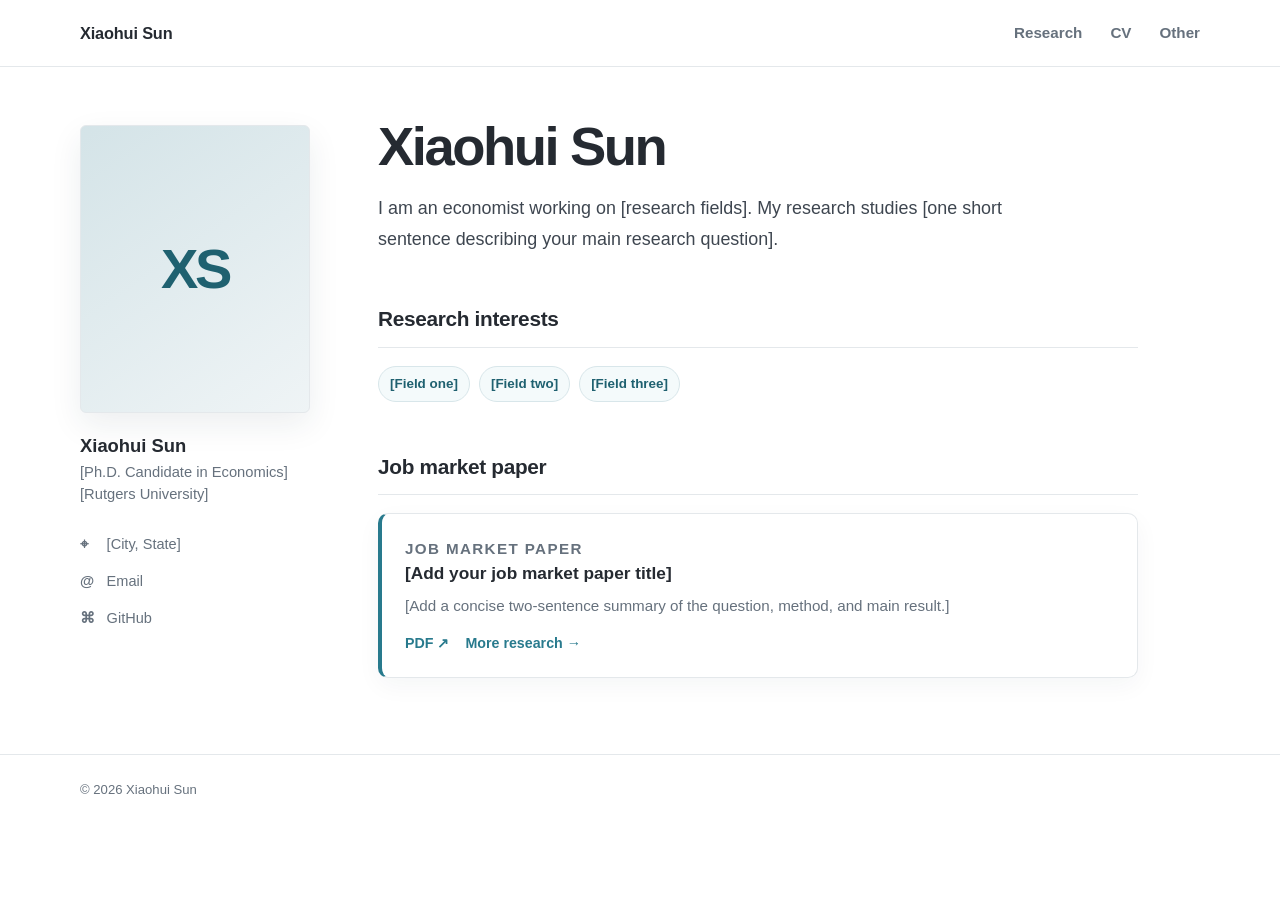
==== index.html @ 330891a7 "Add files via upload" ====
<!doctype html>
<html lang="en">
<head>
  <meta charset="utf-8">
  <meta name="viewport" content="width=device-width, initial-scale=1">
  <meta name="description" content="Academic website of Xiaohui Sun, economist.">
  <title>Xiaohui Sun | Economist</title>
  <link rel="stylesheet" href="styles.css">
</head>
<body>
  <header class="site-header">
    <div class="header-inner">
      <a class="brand" href="index.html">Xiaohui Sun</a>
      <nav class="nav" aria-label="Main navigation">
        <a href="research.html">Research</a>
        <a href="cv.html">CV</a>
        <a href="other.html">Other</a>
      </nav>
    </div>
  </header>

  <main class="page-shell">
    <aside class="profile" aria-label="Profile">
      <!-- Replace this div with: <div class="profile-photo"><img src="profile.jpg" alt="Xiaohui Sun"></div> -->
      <div class="profile-photo" aria-label="Photo placeholder">XS</div>
      <h2>Xiaohui Sun</h2>
      <p class="profile-role">[Ph.D. Candidate in Economics]<br>[Rutgers University]</p>
      <ul class="profile-links">
        <li><span><span class="icon">⌖</span>[City, State]</span></li>
        <li><a href="mailto:xiaohui.sun@rutgers.edu"><span class="icon">@</span>Email</a></li>
        <li><a href="https://github.com/xiaohuisun-econ"><span class="icon">⌘</span>GitHub</a></li>
      </ul>
    </aside>

    <article class="content">
      <h1>Xiaohui Sun</h1>
      <p class="lead">
        I am an economist working on [research fields]. My research studies
        [one short sentence describing your main research question].
      </p>

      <section class="section" aria-labelledby="interests-heading">
        <h2 id="interests-heading">Research interests</h2>
        <ul class="tags">
          <li class="tag">[Field one]</li>
          <li class="tag">[Field two]</li>
          <li class="tag">[Field three]</li>
        </ul>
      </section>

      <section class="section" aria-labelledby="jmp-heading">
        <h2 id="jmp-heading">Job market paper</h2>
        <div class="paper featured">
          <p class="eyebrow">Job market paper</p>
          <h3>[Add your job market paper title]</h3>
          <p>[Add a concise two-sentence summary of the question, method, and main result.]</p>
          <div class="paper-links">
            <a href="https://github.com/xiaohuisun-econ/papers/raw/refs/heads/main/JMP_XSun.pdf">PDF ↗</a>
            <a href="research.html">More research →</a>
          </div>
        </div>
      </section>
    </article>
  </main>

  <footer class="site-footer">
    <div class="footer-inner">© 2026 Xiaohui Sun</div>
  </footer>
</body>
</html>
---- styles.css ----
:root {
  --background: #ffffff;
  --surface: #f7f9fa;
  --text: #252a31;
  --muted: #66717d;
  --accent: #287a8d;
  --accent-dark: #1f6170;
  --border: #e4e8eb;
  --shadow: 0 12px 32px rgba(31, 45, 61, 0.08);
}

* {
  box-sizing: border-box;
}

html {
  scroll-behavior: smooth;
}

body {
  margin: 0;
  color: var(--text);
  background: var(--background);
  font-family: -apple-system, BlinkMacSystemFont, "Segoe UI", Roboto, Helvetica, Arial, sans-serif;
  font-size: 17px;
  line-height: 1.65;
}

a {
  color: var(--accent);
  text-decoration-thickness: 1px;
  text-underline-offset: 3px;
}

a:hover,
a:focus-visible {
  color: var(--accent-dark);
}

.site-header {
  position: sticky;
  top: 0;
  z-index: 10;
  border-bottom: 1px solid var(--border);
  background: rgba(255, 255, 255, 0.96);
  backdrop-filter: blur(10px);
}

.header-inner {
  width: min(1120px, calc(100% - 40px));
  min-height: 66px;
  margin: 0 auto;
  display: flex;
  align-items: center;
  justify-content: space-between;
  gap: 24px;
}

.brand {
  color: var(--text);
  font-size: 1.02rem;
  font-weight: 750;
  letter-spacing: -0.01em;
  text-decoration: none;
}

.nav {
  display: flex;
  align-items: center;
  gap: 28px;
}

.nav a {
  padding: 20px 0 18px;
  border-bottom: 2px solid transparent;
  color: var(--muted);
  font-size: 0.95rem;
  font-weight: 600;
  text-decoration: none;
}

.nav a:hover,
.nav a:focus-visible,
.nav a[aria-current="page"] {
  border-bottom-color: var(--accent);
  color: var(--text);
}

.page-shell {
  width: min(1120px, calc(100% - 40px));
  margin: 0 auto;
  padding: 58px 0 76px;
  display: grid;
  grid-template-columns: 230px minmax(0, 1fr);
  gap: 68px;
}

.profile {
  align-self: start;
}

.profile-photo {
  width: 100%;
  aspect-ratio: 4 / 5;
  display: grid;
  place-items: center;
  border: 1px solid var(--border);
  border-radius: 6px;
  background:
    linear-gradient(145deg, rgba(40, 122, 141, 0.17), rgba(40, 122, 141, 0.04)),
    var(--surface);
  color: var(--accent-dark);
  font-size: 3.5rem;
  font-weight: 750;
  letter-spacing: -0.06em;
  box-shadow: var(--shadow);
  overflow: hidden;
}

.profile-photo img {
  width: 100%;
  height: 100%;
  object-fit: cover;
}

.profile h2 {
  margin: 21px 0 4px;
  font-size: 1.15rem;
  line-height: 1.25;
}

.profile-role {
  margin: 0;
  color: var(--muted);
  font-size: 0.92rem;
  line-height: 1.55;
}

.profile-links {
  display: grid;
  gap: 9px;
  margin: 24px 0 0;
  padding: 0;
  list-style: none;
}

.profile-links a,
.profile-links span {
  display: inline-flex;
  align-items: center;
  gap: 9px;
  color: var(--muted);
  font-size: 0.91rem;
  text-decoration: none;
}

.profile-links a:hover,
.profile-links a:focus-visible {
  color: var(--accent);
}

.icon {
  width: 1.1rem;
  color: var(--accent);
  font-weight: 750;
  text-align: center;
}

.content {
  max-width: 760px;
}

.content h1 {
  margin: -7px 0 16px;
  font-size: clamp(2.25rem, 5vw, 3.4rem);
  line-height: 1.08;
  letter-spacing: -0.045em;
}

.lead {
  max-width: 700px;
  margin: 0;
  color: #3e4650;
  font-size: 1.12rem;
  line-height: 1.72;
}

.section {
  margin-top: 48px;
}

.section h2 {
  margin: 0 0 18px;
  padding-bottom: 10px;
  border-bottom: 1px solid var(--border);
  font-size: 1.3rem;
  letter-spacing: -0.015em;
}

.tags {
  display: flex;
  flex-wrap: wrap;
  gap: 9px;
  margin: 0;
  padding: 0;
  list-style: none;
}

.tag {
  padding: 6px 11px;
  border: 1px solid #d8e6ea;
  border-radius: 999px;
  background: #f4fafb;
  color: var(--accent-dark);
  font-size: 0.84rem;
  font-weight: 650;
}

.paper-list {
  display: grid;
  gap: 18px;
}

.paper {
  padding: 22px 23px;
  border: 1px solid var(--border);
  border-radius: 10px;
  background: var(--background);
  box-shadow: 0 8px 24px rgba(31, 45, 61, 0.045);
}

.paper.featured {
  border-left: 4px solid var(--accent);
}

.eyebrow {
  margin: 0 0 7px;
  color: var(--accent);
  font-size: 0.76rem;
  font-weight: 800;
  letter-spacing: 0.09em;
  text-transform: uppercase;
}

.paper h3 {
  margin: 0 0 8px;
  font-size: 1.08rem;
  line-height: 1.4;
}

.paper p {
  margin: 0;
  color: var(--muted);
  font-size: 0.95rem;
}

.paper-links {
  display: flex;
  flex-wrap: wrap;
  gap: 16px;
  margin-top: 13px;
}

.paper-links a {
  font-size: 0.89rem;
  font-weight: 700;
  text-decoration: none;
}

.note-card {
  padding: 24px;
  border-radius: 10px;
  background: var(--surface);
}

.note-card h2,
.note-card h3 {
  margin-top: 0;
}

.note-card p:last-child {
  margin-bottom: 0;
}

.site-footer {
  border-top: 1px solid var(--border);
  color: var(--muted);
  font-size: 0.82rem;
}

.footer-inner {
  width: min(1120px, calc(100% - 40px));
  margin: 0 auto;
  padding: 24px 0;
}

@media (max-width: 760px) {
  .header-inner {
    width: min(100% - 28px, 1120px);
    min-height: 60px;
  }

  .nav {
    gap: 16px;
  }

  .nav a {
    padding: 17px 0 15px;
    font-size: 0.88rem;
  }

  .page-shell {
    width: min(100% - 34px, 1120px);
    padding-top: 36px;
    grid-template-columns: 1fr;
    gap: 42px;
  }

  .profile {
    display: grid;
    grid-template-columns: 112px 1fr;
    column-gap: 20px;
    align-items: start;
  }

  .profile-photo {
    grid-row: 1 / span 3;
    font-size: 2.3rem;
  }

  .profile h2 {
    margin-top: 0;
  }

  .profile-links {
    margin-top: 13px;
  }

  .content h1 {
    font-size: 2.35rem;
  }
}

@media (max-width: 480px) {
  .header-inner {
    align-items: flex-start;
    padding: 13px 0 8px;
    flex-direction: column;
    gap: 2px;
  }

  .nav {
    width: 100%;
    justify-content: space-between;
  }

  .nav a {
    padding: 8px 0 9px;
  }

  .profile {
    grid-template-columns: 92px 1fr;
    column-gap: 16px;
  }

  .paper {
    padding: 19px;
  }
}
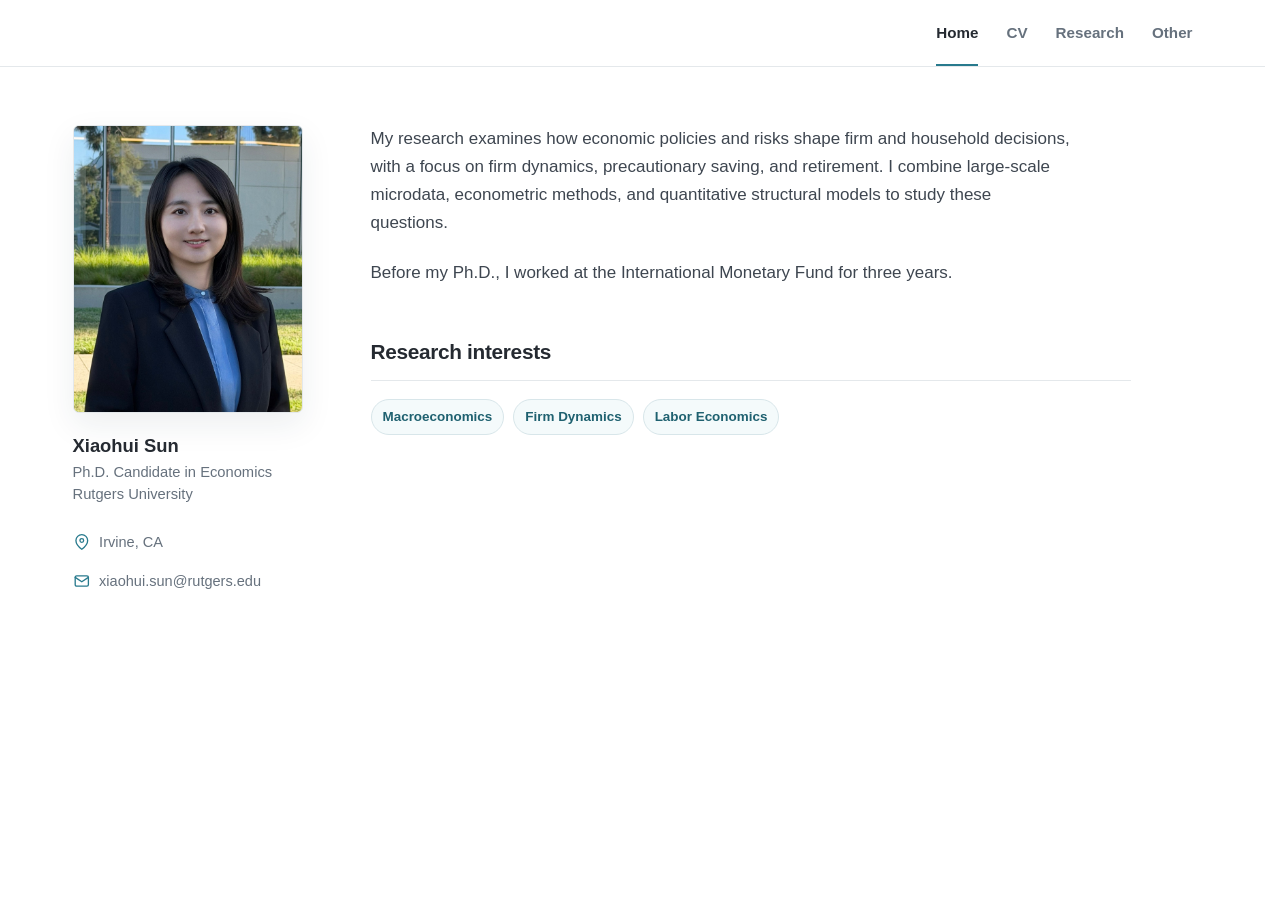
==== commit 8d1f7fa1: "Add files via upload" ====
--- a/index.html
+++ b/index.html
@@ -5,15 +5,15 @@
   <meta name="viewport" content="width=device-width, initial-scale=1">
   <meta name="description" content="Academic website of Xiaohui Sun, economist.">
   <title>Xiaohui Sun | Economist</title>
-  <link rel="stylesheet" href="styles.css">
+  <link rel="stylesheet" href="styles.css?v=20260913-scrollbar">
 </head>
 <body>
   <header class="site-header">
     <div class="header-inner">
-      <a class="brand" href="index.html">Xiaohui Sun</a>
       <nav class="nav" aria-label="Main navigation">
+        <a href="index.html" aria-current="page">Home</a>
+        <a href="cv.html">CV</a>
         <a href="research.html">Research</a>
-        <a href="cv.html">CV</a>
         <a href="other.html">Other</a>
       </nav>
     </div>
@@ -21,51 +21,34 @@
 
   <main class="page-shell">
     <aside class="profile" aria-label="Profile">
-      <!-- Replace this div with: <div class="profile-photo"><img src="profile.jpg" alt="Xiaohui Sun"></div> -->
-      <div class="profile-photo" aria-label="Photo placeholder">XS</div>
+      <div class="profile-photo"><img src="photo.jpg" alt="Xiaohui Sun" width="1425" height="1671"></div>
       <h2>Xiaohui Sun</h2>
-      <p class="profile-role">[Ph.D. Candidate in Economics]<br>[Rutgers University]</p>
+      <p class="profile-role">Ph.D. Candidate in Economics<br>Rutgers University</p>
       <ul class="profile-links">
-        <li><span><span class="icon">⌖</span>[City, State]</span></li>
-        <li><a href="mailto:xiaohui.sun@rutgers.edu"><span class="icon">@</span>Email</a></li>
-        <li><a href="https://github.com/xiaohuisun-econ"><span class="icon">⌘</span>GitHub</a></li>
+        <li><span><svg class="icon" aria-hidden="true" width="18" height="18" viewBox="0 0 24 24" fill="none" stroke="currentColor" stroke-width="1.8" stroke-linecap="round" stroke-linejoin="round"><path d="M20 10c0 6-8 12-8 12S4 16 4 10a8 8 0 1 1 16 0Z"/><circle cx="12" cy="10" r="2.5"/></svg>Irvine, CA</span></li>
+        <li><a href="mailto:xiaohui.sun@rutgers.edu"><svg class="icon" aria-hidden="true" width="18" height="18" viewBox="0 0 24 24" fill="none" stroke="currentColor" stroke-width="1.8" stroke-linecap="round" stroke-linejoin="round"><rect x="3" y="5" width="18" height="14" rx="2"/><path d="m3 7 9 6 9-6"/></svg>xiaohui.sun@rutgers.edu</a></li>
       </ul>
     </aside>
 
-    <article class="content">
-      <h1>Xiaohui Sun</h1>
+    <article class="content home-content">
       <p class="lead">
-        I am an economist working on [research fields]. My research studies
-        [one short sentence describing your main research question].
+        My research examines how economic policies and risks shape firm and household decisions, with a focus on firm dynamics, precautionary saving, and retirement. I combine large-scale microdata, econometric methods, and quantitative structural models to study these questions.
+      </p>
+      <p class="lead">
+        Before my Ph.D., I worked at the International Monetary Fund for three years.
       </p>
 
       <section class="section" aria-labelledby="interests-heading">
         <h2 id="interests-heading">Research interests</h2>
         <ul class="tags">
-          <li class="tag">[Field one]</li>
-          <li class="tag">[Field two]</li>
-          <li class="tag">[Field three]</li>
+          <li class="tag">Macroeconomics</li>
+          <li class="tag">Firm Dynamics</li>
+          <li class="tag">Labor Economics</li>
         </ul>
       </section>
 
-      <section class="section" aria-labelledby="jmp-heading">
-        <h2 id="jmp-heading">Job market paper</h2>
-        <div class="paper featured">
-          <p class="eyebrow">Job market paper</p>
-          <h3>[Add your job market paper title]</h3>
-          <p>[Add a concise two-sentence summary of the question, method, and main result.]</p>
-          <div class="paper-links">
-            <a href="https://github.com/xiaohuisun-econ/papers/raw/refs/heads/main/JMP_XSun.pdf">PDF ↗</a>
-            <a href="research.html">More research →</a>
-          </div>
-        </div>
-      </section>
     </article>
   </main>
 
-  <footer class="site-footer">
-    <div class="footer-inner">© 2026 Xiaohui Sun</div>
-  </footer>
 </body>
 </html>
-
--- a/styles.css
+++ b/styles.css
@@ -15,6 +15,8 @@
 
 html {
   scroll-behavior: smooth;
+  overflow-y: scroll;
+  scrollbar-gutter: stable;
 }
 
 body {
@@ -52,7 +54,7 @@
   margin: 0 auto;
   display: flex;
   align-items: center;
-  justify-content: space-between;
+  justify-content: flex-end;
   gap: 24px;
 }
 
@@ -185,6 +187,19 @@
   line-height: 1.72;
 }
 
+.lead + .lead {
+  margin-top: 18px;
+}
+
+.home-content .lead {
+  font-size: 1.0625rem;
+  line-height: 1.65;
+}
+
+.home-content .lead + .lead {
+  margin-top: 22px;
+}
+
 .section {
   margin-top: 48px;
 }
@@ -195,6 +210,17 @@
   border-bottom: 1px solid var(--border);
   font-size: 1.3rem;
   letter-spacing: -0.015em;
+}
+
+.outside-interests h2 {
+  margin-bottom: 20px;
+}
+
+.outside-interests > p {
+  margin: 0;
+  color: #3e4650;
+  font-size: 1.0625rem;
+  line-height: 1.65;
 }
 
 .tags {
@@ -254,6 +280,11 @@
   font-size: 0.95rem;
 }
 
+.paper .paper-authors {
+  margin-bottom: 12px;
+  font-style: italic;
+}
+
 .paper-links {
   display: flex;
   flex-wrap: wrap;
@@ -261,7 +292,9 @@
   margin-top: 13px;
 }
 
-.paper-links a {
+.paper-links a,
+.paper-links .paper-link-label {
+  color: var(--accent);
   font-size: 0.89rem;
   font-weight: 700;
   text-decoration: none;
@@ -280,6 +313,19 @@
 
 .note-card p:last-child {
   margin-bottom: 0;
+}
+
+.cv-preview {
+  display: grid;
+  gap: 20px;
+  margin-top: 24px;
+}
+
+.cv-preview img {
+  display: block;
+  width: 100%;
+  height: auto;
+  border: 1px solid var(--border);
 }
 
 .site-footer {
@@ -367,4 +413,3 @@
     padding: 19px;
   }
 }
-
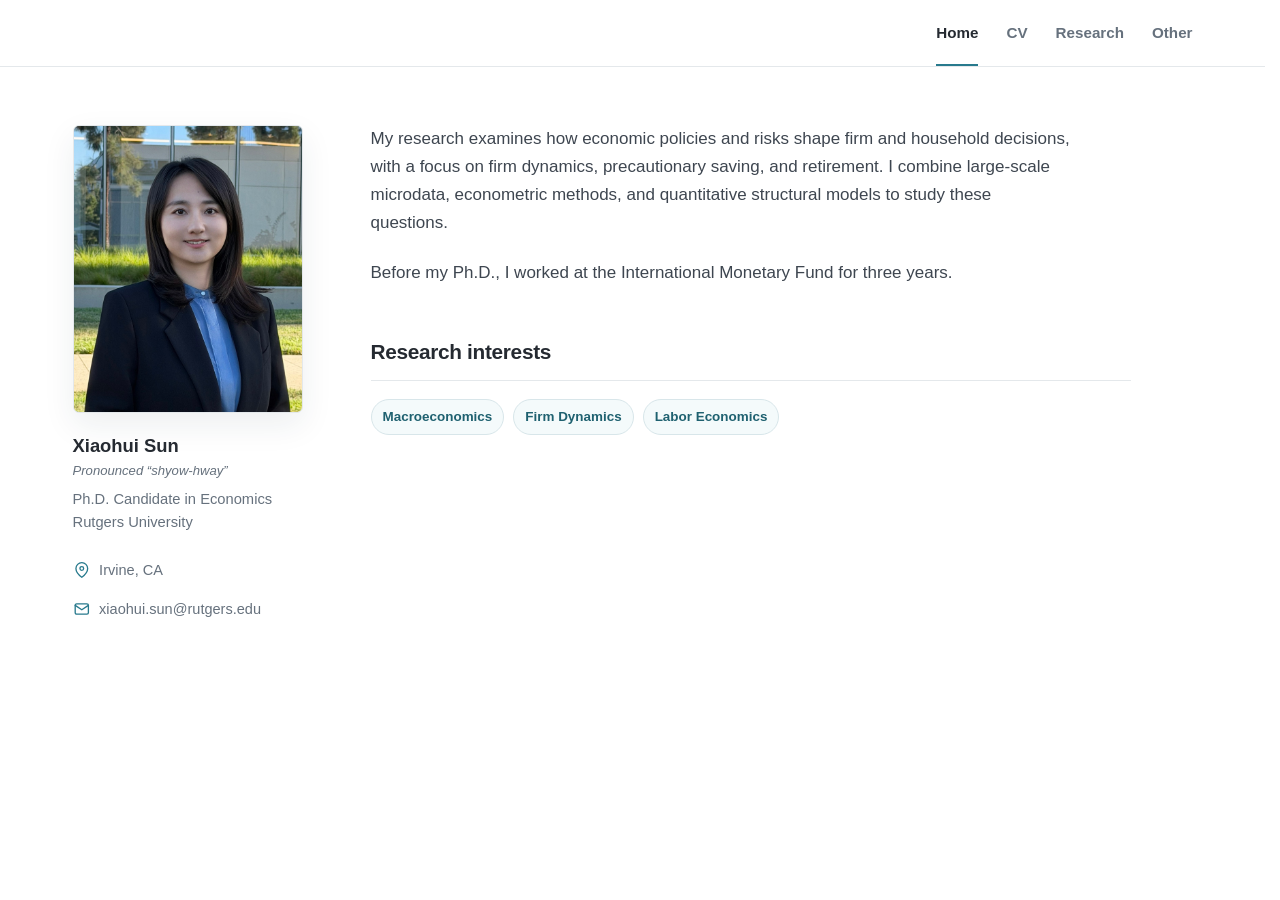
==== commit aaccd102: "Add files via upload" ====
--- a/index.html
+++ b/index.html
@@ -5,7 +5,7 @@
   <meta name="viewport" content="width=device-width, initial-scale=1">
   <meta name="description" content="Academic website of Xiaohui Sun, economist.">
   <title>Xiaohui Sun | Economist</title>
-  <link rel="stylesheet" href="styles.css?v=20260913-scrollbar">
+  <link rel="stylesheet" href="styles.css?v=20260914-pronunciation">
 </head>
 <body>
   <header class="site-header">
@@ -23,6 +23,7 @@
     <aside class="profile" aria-label="Profile">
       <div class="profile-photo"><img src="photo.jpg" alt="Xiaohui Sun" width="1425" height="1671"></div>
       <h2>Xiaohui Sun</h2>
+      <p class="profile-pronunciation">Pronounced “shyow-hway”</p>
       <p class="profile-role">Ph.D. Candidate in Economics<br>Rutgers University</p>
       <ul class="profile-links">
         <li><span><svg class="icon" aria-hidden="true" width="18" height="18" viewBox="0 0 24 24" fill="none" stroke="currentColor" stroke-width="1.8" stroke-linecap="round" stroke-linejoin="round"><path d="M20 10c0 6-8 12-8 12S4 16 4 10a8 8 0 1 1 16 0Z"/><circle cx="12" cy="10" r="2.5"/></svg>Irvine, CA</span></li>
--- a/styles.css
+++ b/styles.css
@@ -131,6 +131,14 @@
   line-height: 1.25;
 }
 
+.profile-pronunciation {
+  margin: 0 0 8px;
+  color: var(--muted);
+  font-size: 0.82rem;
+  font-style: italic;
+  line-height: 1.5;
+}
+
 .profile-role {
   margin: 0;
   color: var(--muted);
@@ -370,7 +378,7 @@
   }
 
   .profile-photo {
-    grid-row: 1 / span 3;
+    grid-row: 1 / span 4;
     font-size: 2.3rem;
   }
 
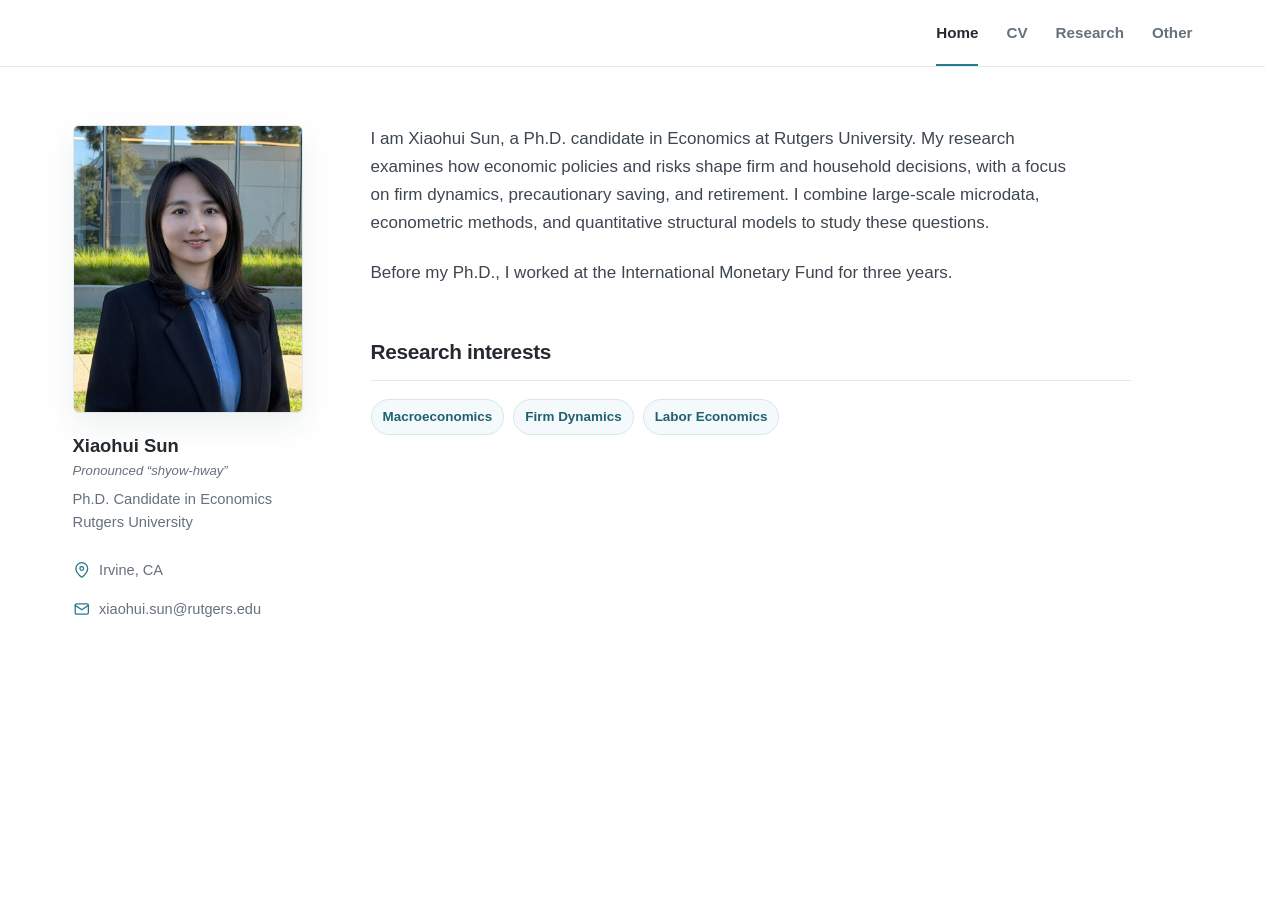
==== commit 15657f62: "Update introduction paragraph in index.html" ====
--- a/index.html
+++ b/index.html
@@ -33,7 +33,7 @@
 
     <article class="content home-content">
       <p class="lead">
-        My research examines how economic policies and risks shape firm and household decisions, with a focus on firm dynamics, precautionary saving, and retirement. I combine large-scale microdata, econometric methods, and quantitative structural models to study these questions.
+        I am Xiaohui Sun, a Ph.D. candidate in Economics at Rutgers University. My research examines how economic policies and risks shape firm and household decisions, with a focus on firm dynamics, precautionary saving, and retirement. I combine large-scale microdata, econometric methods, and quantitative structural models to study these questions.
       </p>
       <p class="lead">
         Before my Ph.D., I worked at the International Monetary Fund for three years.
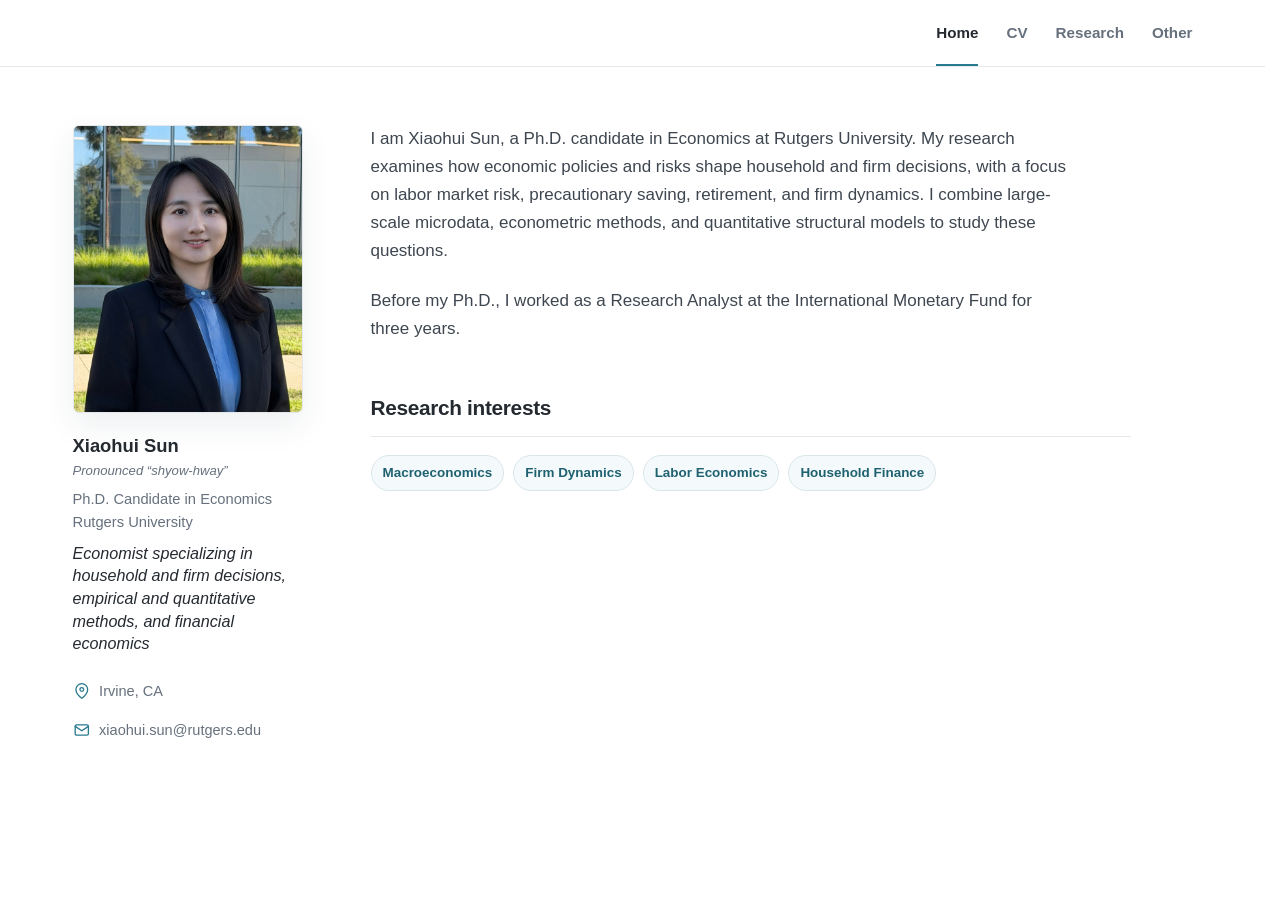
==== commit 7209af40: "Update index.html" ====
--- a/index.html
+++ b/index.html
@@ -3,8 +3,8 @@
 <head>
   <meta charset="utf-8">
   <meta name="viewport" content="width=device-width, initial-scale=1">
-  <meta name="description" content="Academic website of Xiaohui Sun, economist.">
-  <title>Xiaohui Sun | Economist</title>
+  <meta name="description" content="Xiaohui Sun, Ph.D. candidate in Economics at Rutgers University. Economist specializing in household and firm decisions, empirical and quantitative methods, and financial economics.">
+  <title>Xiaohui Sun | PhD Candidate in Economics at Rutgers University</title>
   <link rel="stylesheet" href="styles.css?v=20260914-pronunciation">
 </head>
 <body>
@@ -25,6 +25,7 @@
       <h2>Xiaohui Sun</h2>
       <p class="profile-pronunciation">Pronounced “shyow-hway”</p>
       <p class="profile-role">Ph.D. Candidate in Economics<br>Rutgers University</p>
+      <p class="profile-tagline" style="font-size: 0.95em; font-style: italic; line-height: 1.4; margin-top: 0.5em;">Economist specializing in household and firm decisions, empirical and quantitative methods, and financial economics</p>
       <ul class="profile-links">
         <li><span><svg class="icon" aria-hidden="true" width="18" height="18" viewBox="0 0 24 24" fill="none" stroke="currentColor" stroke-width="1.8" stroke-linecap="round" stroke-linejoin="round"><path d="M20 10c0 6-8 12-8 12S4 16 4 10a8 8 0 1 1 16 0Z"/><circle cx="12" cy="10" r="2.5"/></svg>Irvine, CA</span></li>
         <li><a href="mailto:xiaohui.sun@rutgers.edu"><svg class="icon" aria-hidden="true" width="18" height="18" viewBox="0 0 24 24" fill="none" stroke="currentColor" stroke-width="1.8" stroke-linecap="round" stroke-linejoin="round"><rect x="3" y="5" width="18" height="14" rx="2"/><path d="m3 7 9 6 9-6"/></svg>xiaohui.sun@rutgers.edu</a></li>
@@ -33,10 +34,10 @@
 
     <article class="content home-content">
       <p class="lead">
-        I am Xiaohui Sun, a Ph.D. candidate in Economics at Rutgers University. My research examines how economic policies and risks shape firm and household decisions, with a focus on firm dynamics, precautionary saving, and retirement. I combine large-scale microdata, econometric methods, and quantitative structural models to study these questions.
+        I am Xiaohui Sun, a Ph.D. candidate in Economics at Rutgers University. My research examines how economic policies and risks shape household and firm decisions, with a focus on labor market risk, precautionary saving, retirement, and firm dynamics. I combine large-scale microdata, econometric methods, and quantitative structural models to study these questions.
       </p>
       <p class="lead">
-        Before my Ph.D., I worked at the International Monetary Fund for three years.
+        Before my Ph.D., I worked as a Research Analyst at the International Monetary Fund for three years.
       </p>
 
       <section class="section" aria-labelledby="interests-heading">
@@ -45,6 +46,7 @@
           <li class="tag">Macroeconomics</li>
           <li class="tag">Firm Dynamics</li>
           <li class="tag">Labor Economics</li>
+          <li class="tag">Household Finance</li>
         </ul>
       </section>
 
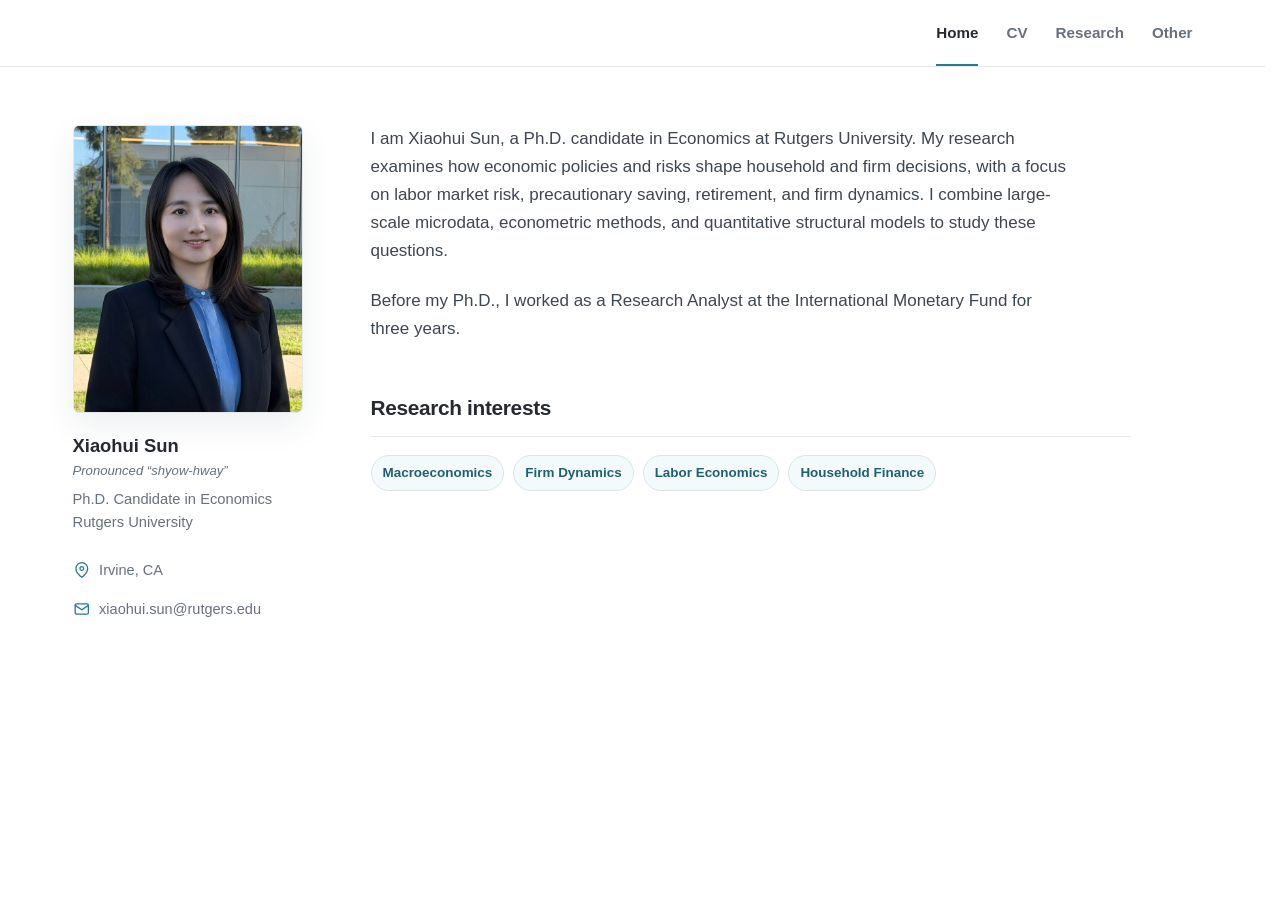
==== commit e19e7110: "Remove profile tagline from index.html Removed the profile tagline from the HTML." ====
--- a/index.html
+++ b/index.html
@@ -25,7 +25,6 @@
       <h2>Xiaohui Sun</h2>
       <p class="profile-pronunciation">Pronounced “shyow-hway”</p>
       <p class="profile-role">Ph.D. Candidate in Economics<br>Rutgers University</p>
-      <p class="profile-tagline" style="font-size: 0.95em; font-style: italic; line-height: 1.4; margin-top: 0.5em;">Economist specializing in household and firm decisions, empirical and quantitative methods, and financial economics</p>
       <ul class="profile-links">
         <li><span><svg class="icon" aria-hidden="true" width="18" height="18" viewBox="0 0 24 24" fill="none" stroke="currentColor" stroke-width="1.8" stroke-linecap="round" stroke-linejoin="round"><path d="M20 10c0 6-8 12-8 12S4 16 4 10a8 8 0 1 1 16 0Z"/><circle cx="12" cy="10" r="2.5"/></svg>Irvine, CA</span></li>
         <li><a href="mailto:xiaohui.sun@rutgers.edu"><svg class="icon" aria-hidden="true" width="18" height="18" viewBox="0 0 24 24" fill="none" stroke="currentColor" stroke-width="1.8" stroke-linecap="round" stroke-linejoin="round"><rect x="3" y="5" width="18" height="14" rx="2"/><path d="m3 7 9 6 9-6"/></svg>xiaohui.sun@rutgers.edu</a></li>
